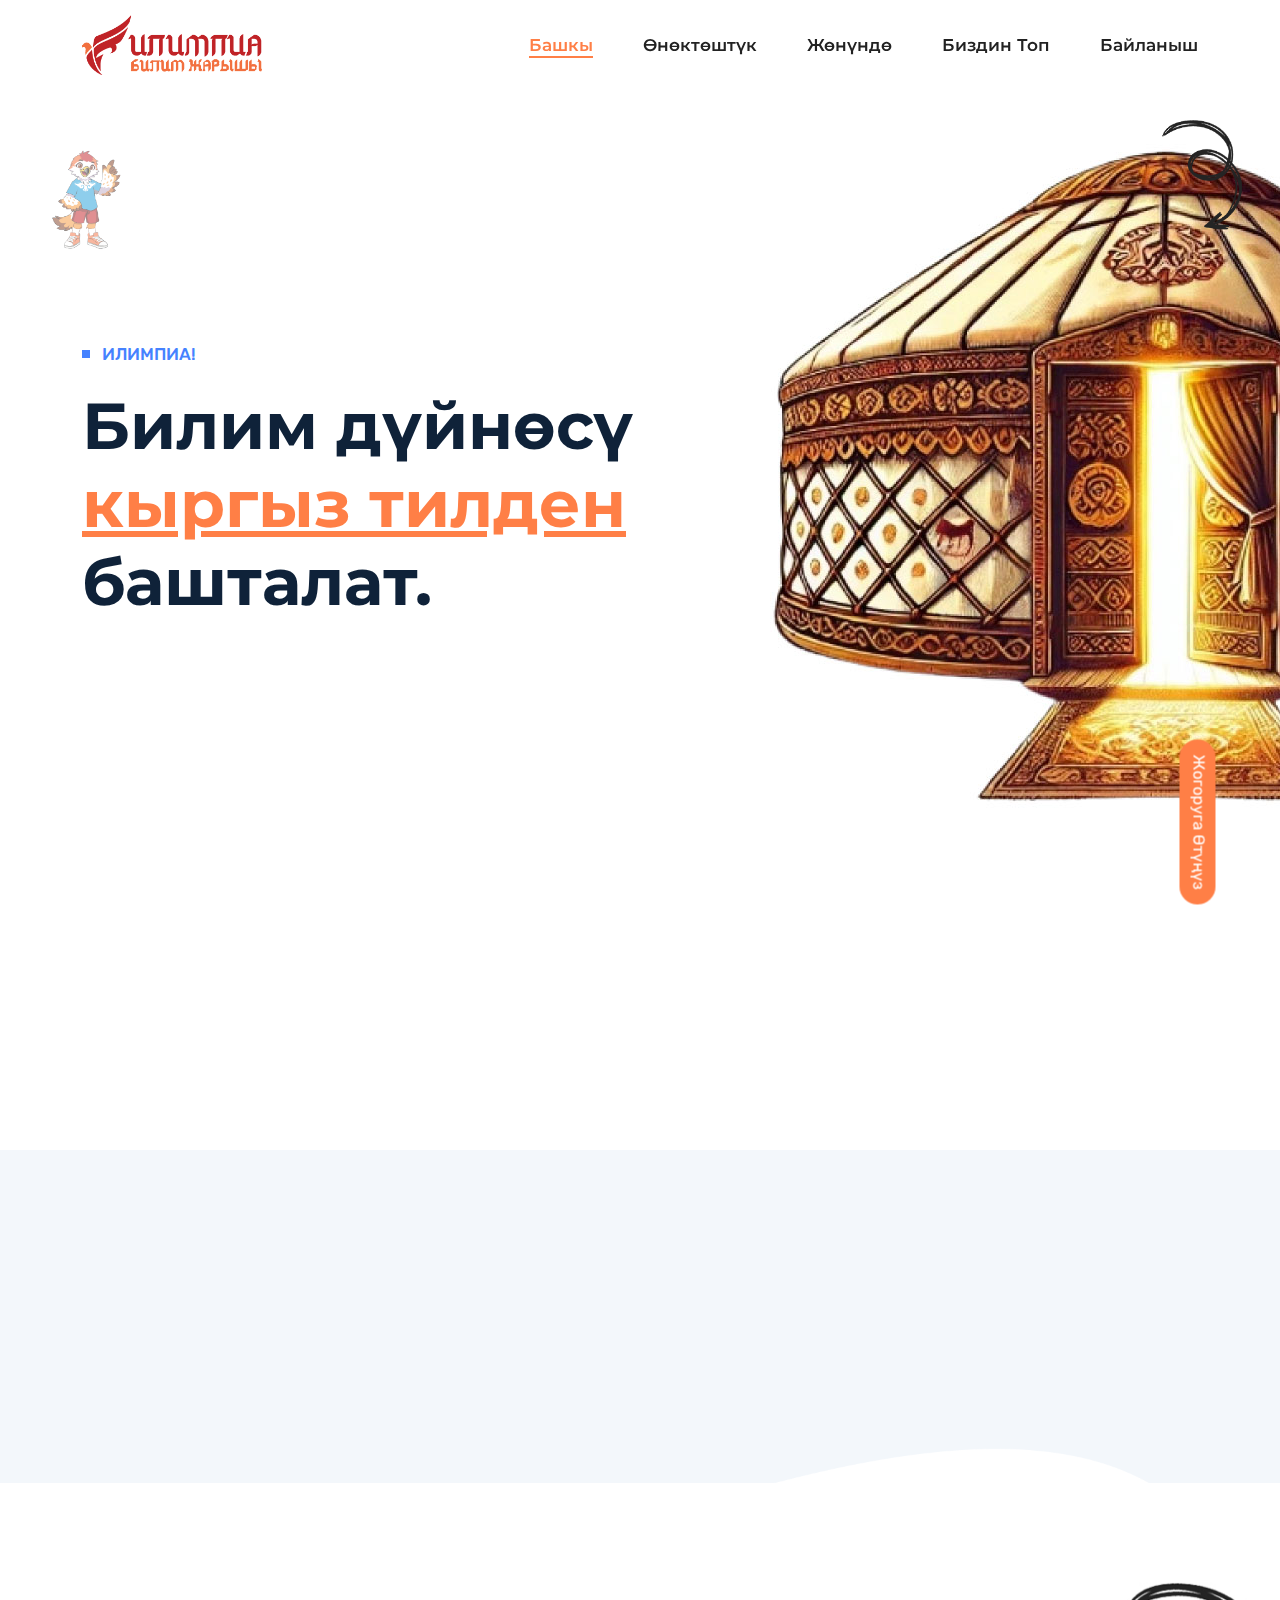
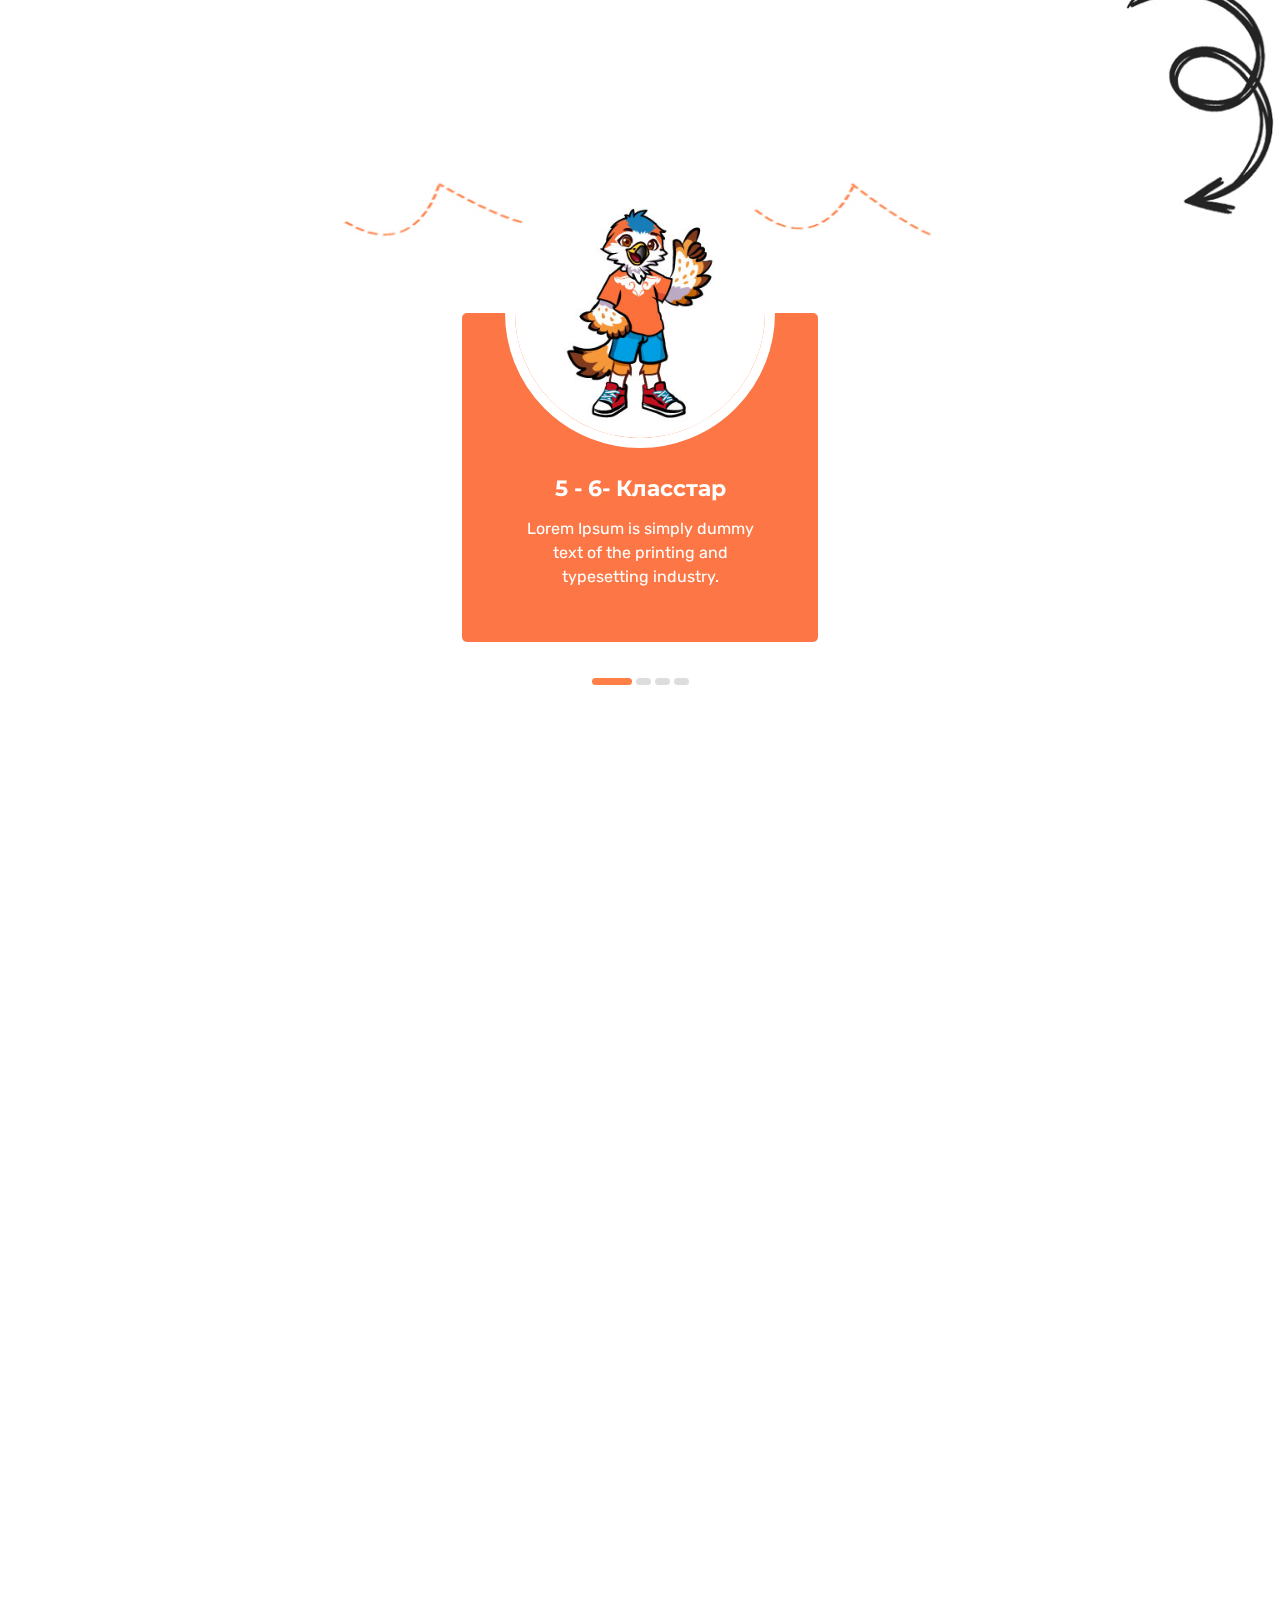
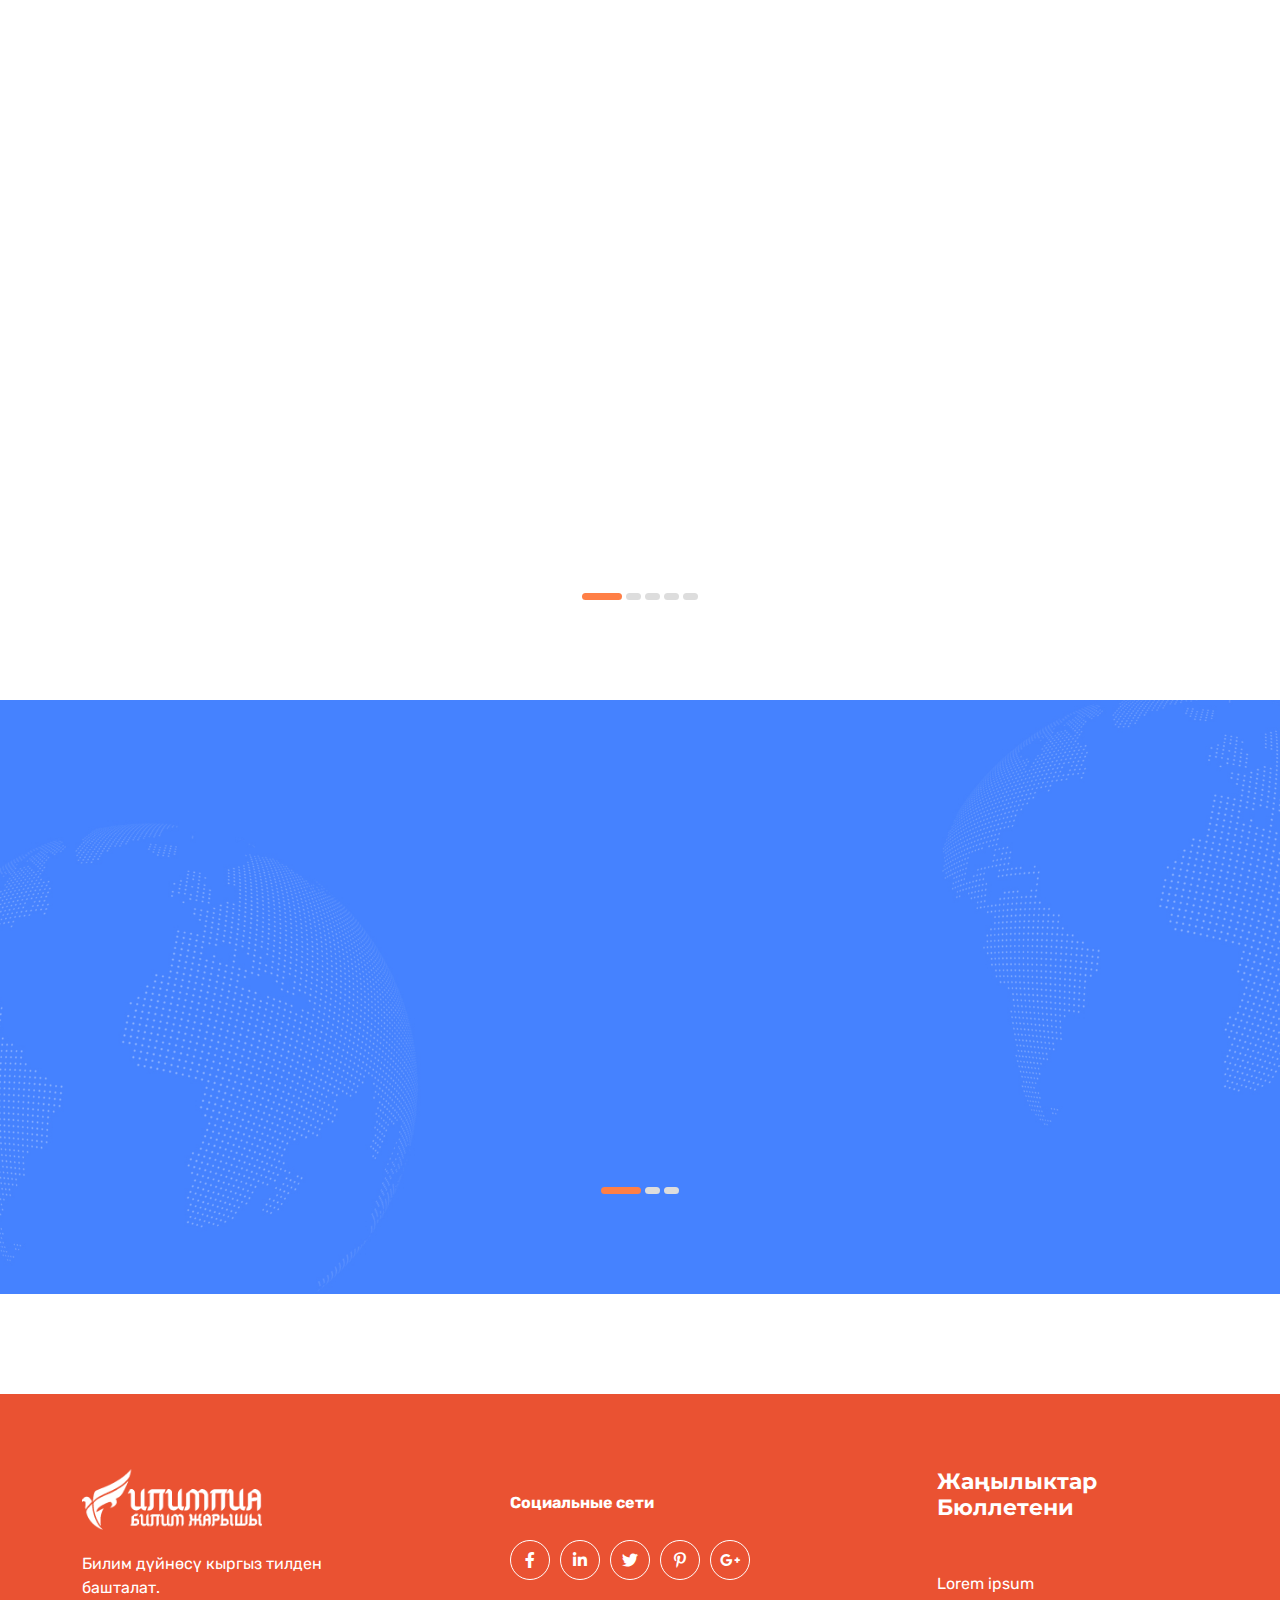
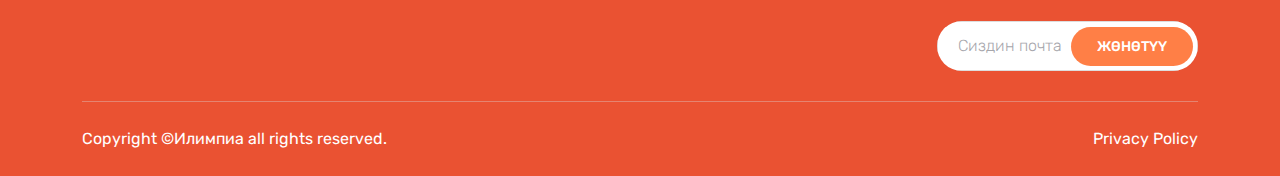
==== index.html @ 170cdae5 "commit 1" ====
<!DOCTYPE html>
<html lang="en">

<head>
    <meta charset="UTF-8">
    <meta name="viewport"
        content="width=device-width, initial-scale=1.0, maximum-scale=1.0, minimum-scale=1.0, user-scalable=no, target-densityDpi=device-dpi" />

    <title>Илимпиа || Билим дүйнөсү кыргыз тилден башталат</title>

    <link rel="icon" type="image/png" href="images/favicon.png">
    <link rel="stylesheet" href="css/all.min.css">
    <link rel="stylesheet" href="css/bootstrap.min.css">
    <link rel="stylesheet" href="css/venobox.min.css">
    <link rel="stylesheet" href="css/animated_barfiller.css"> 
    <link rel="stylesheet" href="css/slick.css">
    <link rel="stylesheet" href="css/animate.css">
    <link rel="stylesheet" href="css/nice-select.css">

    <link rel="stylesheet" href="css/spacing.css">
    <link rel="stylesheet" href="css/style.css">
    <link rel="stylesheet" href="css/responsive.css">
</head>

<body>

    <!--=================================
        MAIN MENU START
    ==================================-->
    <nav class="navbar navbar-expand-lg main_menu">
        <div class="container">
            <a class="navbar-brand" href="index.html">
                <img src="images/logo.png" alt="Илимпиа" class="img-fluid w-100">
            </a>
            <button class="navbar-toggler" type="button" data-bs-toggle="collapse" data-bs-target="#navbarNav"
                aria-controls="navbarNav" aria-expanded="false" aria-label="Toggle navigation">
                <i class="far fa-bars menu_icon"></i>
                <i class="far fa-times close_icon"></i>
            </button> 
            <div class="collapse navbar-collapse" id="navbarNav">
                <ul class="navbar-nav ms-auto">
                    <li class="nav-item">
                        <a class="nav-link active" href="index.html">Башкы</a>
                    </li>
                    <li class="nav-item">
                        <a class="nav-link" href="partnership.html">Өнөктөштүк</a>
                    </li>
                    <li class="nav-item">
                        <a class="nav-link" href="about_us.html">Жөнүндө</a>
                    </li>
                    <li class="nav-item">
                        <a class="nav-link" href="team.html">Биздин топ</i></a>
                    </li>
                    <li class="nav-item">
                        <a class="nav-link" href="contact.html">Байланыш</a>
                    </li>
                </ul>
            </div>
        </div>
    </nav>
    <!--=================================
        MAIN MENU END
    ==================================-->


    <!--=================================
        BANNER START
    ==================================-->
    <section class="tf__banner" style="background: url(images/banner_bg.jpg);">
        <div class="container">
            <div class="row">
                <div class="col-xl-7 col-lg-8">
                    <div class="tf__banner_text wow fadeInUp" data-wow-duration="1.5s">
                        <h5>Илимпиа!</h5>
                        <h1>Билим дүйнөсү <span>кыргыз тилден</span> башталат.</h1>
                        <!--============
                        Video 
                        ============-->

                        <!--
                        <ul class="d-flex flex-wrap align-items-center">
                            <li>
                                <a class="venobox play_btn" data-autoplay="true" data-vbtype="video"
                                    href="https://youtu.be/xsnCYCEbdr4">
                                    <i class="fas fa-play"></i>
                                </a>
                            </li>
                        </ul>
                        -->

                    </div>
                </div>
            </div>
        </div>
    </section>
    <!--=================================
        BANNER END
    ==================================-->

    <!--=================================
         START
    ==================================-->


    <section class="tf__about mt_250 xs_mt_195" style="background: url(images/about_bg.png);">
        <div class="container">
            <div class="tf__about_top wow fadeInUp" data-wow-duration="1.5s"
                style="background: url(images/about_top_bg.jpg);">
                <div class="row">
                    <div class="col-xl-5 col-lg-5">
                        <div class="tf__about_top_img">
                            <img src="images/about_top_img.jpg" alt="about" class="img-fluid w-100">
                        </div>
                    </div>
                    <div class="col-xl-7 col-lg-7">
                        <div class="tf__about_top_text">
                            <div class="tf__about_top_text_center">
                                <h4>Кыргызстан жаштарынын жөндөмдөрүн өнүктүрүү үчүн шыктандыруучу платформа!</h4>
                                <p><b>“Илимпиа”</b> кыргыз тилинде өтө турган билим жарышы - бул ар кандай курактагы окуучулар 
                                    арасында 
                                    кыргыз тилин жана маданиятын жайылтууга багытталган өзгөчө билим берүү 
                                    демилгеси. Ошондой эле, окуучулардын ой жүгүртүүсүн жана окуп түшүнүүсүн баалоого 
                                    негизделген комплекстүү сынак болуп саналат.</p>
                            </div>
                            
                        </div>
                    </div>
                </div>
            </div>
        </div>
    </section>

    <!--=================================
        END
    ==================================-->

     <!--=================================
        класстар START
    ==================================-->
    <section class="tf__work pt_95" style="background: url(images/work_bg.jpg);">
        <div class="container">
            <div class="row">
                <div class="col-xl-6 col-md-8 col-lg-6 m-auto wow fadeInUp" data-wow-duration="1.5s">
                    <div class="tf__heading_area mb_35 md_margin">
                        <h5>ИЛИМПИА</h5>
                        <h4>Бул олимпиада эки негизги бөлүктөн турат: Биринчиси, онлайн айлампа жана экинчи 
                            бөлүгү финалдык тур. Ал эми окуучулар төрт түрдүү категорияларда таймашат:</h4>
                    </div>
                </div>
            </div>
            <div class="row work_slider">
                <div class="col-xl-4">
                    <div class="tf__work_single orange">
                        <div class="tf__work_single_img">
                            <img src="images/work_img_2.jpg" alt="work" class="img-fluid w-100">
                        </div>
                        <div class="tf__work_single_text">
                            <h3>5 - 6- класстар</h3>
                            <p>Lorem Ipsum is simply dummy text of the printing and typesetting industry.</p>
                            
                        </div>
                    </div>
                </div>
                <div class="col-xl-4 wow fadeInUp" data-wow-duration="1.5s">
                    <div class="tf__work_single blue">
                        <div class="tf__work_single_img">
                            <img src="images/work_img_3.jpg" alt="work" class="img-fluid w-100">
                        </div>
                        <div class="tf__work_single_text">
                            <h3>7 - 8- класстар</h3>
                            <p>Lorem Ipsum is simply dummy text of the printing and typesetting industry.</p>
                            
                        </div>
                    </div>
                </div>
                <div class="col-xl-4 wow fadeInUp" data-wow-duration="1.5s">
                    <div class="tf__work_single orange">
                        <div class="tf__work_single_img">
                            <img src="images/work_img_4.jpg" alt="work" class="img-fluid w-100">
                        </div>
                        <div class="tf__work_single_text">
                            <h3>9 - 10- класстар</h3>
                            <p>Lorem Ipsum is simply dummy text of the printing and typesetting industry.</p>
                            
                        </div>
                    </div>
                </div>
                <div class="col-xl-4 wow fadeInUp" data-wow-duration="1.5s">
                    <div class="tf__work_single red">
                        <div class="tf__work_single_img">
                            <img src="images/work_img_1.jpg" alt="work" class="img-fluid w-100">
                        </div>
                        <div class="tf__work_single_text">
                            <h3>3 - 4- класстар</h3>
                            <p>Lorem Ipsum is simply dummy text of the printing and typesetting industry.</p>
                            
                        </div>
                    </div>
                </div>
            </div>
        </div>
    </section>
    <!--=================================
        класстар END
    ==================================-->


    <!--=================================
        БУЛАКТАР START
    ==================================-->
    <section class="tf__categories mt_95">
        <div class="container">
            <div class="row">
                <div class="col-xl-6 col-md-8 col-lg-6 m-auto wow fadeInUp" data-wow-duration="1.5s">
                    <div class="tf__heading_area mb_15">
                        <h5>БУЛАКТАР</h5>
                        <h4>Катышуучулардын жаш курактарына жараша актуалдуу жана кызыктуу китептер, кинолор 
                            жана макалалар берилет. Ошондой эле, кыргыз чөйрөсүнө кеңири тараган көрүнүктүү 
                            инсандар тууралуу алдын ала изилдөөлөрдүү жүргүзүү талап кылынат.</h4>
                    </div>
                </div>
            </div>
            <div class="row">
                <div class="col-xl-4 col-md-6 wow fadeInUp" data-wow-duration="1.5s">
                    <div class="tf__single_category light_blue">
                        <div class="tf__single_category_icon">
                            <i class="fal fa-book"></i>
                        </div>
                        <div class="tf__single_category_text">
                            <h3>Китептер</h3>
                            <p>Lorem Ipsum is simply dummy text of the printing and typesetting industry.</p>
                        </div>
                    </div>
                </div>
                <div class="col-xl-4 col-md-6 wow fadeInUp" data-wow-duration="1.5s">
                    <div class="tf__single_category blue">
                        <div class="tf__single_category_icon">
                            <i class="fal fa-film"></i>
                        </div>
                        <div class="tf__single_category_text">
                            <h3>Филмдер</h3>
                            <p>Lorem Ipsum is simply dummy text of the printing and typesetting industry.</p>
                        </div>
                    </div>
                </div>
                <div class="col-xl-4 col-md-6 wow fadeInUp" data-wow-duration="1.5s">
                    <div class="tf__single_category green">
                        <div class="tf__single_category_icon">
                            <i class="fal fa-video"></i>
                        </div>
                        <div class="tf__single_category_text">
                            <h3>Видеолор</h3>
                            <p>Lorem Ipsum is simply dummy text of the printing and typesetting industry.</p>
                        </div>
                    </div>
                </div>
                <div class="col-xl-4 col-md-6 wow fadeInUp" data-wow-duration="1.5s">
                    <div class="tf__single_category gray">
                        <div class="tf__single_category_icon">
                            <i class="fal fa-newspaper"></i>
                        </div>
                        <div class="tf__single_category_text">
                            <h3>Макалалар</h3>
                            <p>Lorem Ipsum is simply dummy text of the printing and typesetting industry.</p>
                        </div>
                    </div>
                </div>
                <div class="col-xl-4 col-md-6 wow fadeInUp" data-wow-duration="1.5s">
                    <div class="tf__single_category orange">
                        <div class="tf__single_category_icon">
                            <i class="fal fa-user-tie"></i>
                        </div>
                        <div class="tf__single_category_text">
                            <h3>Инсандар</h3>
                            <p>Lorem Ipsum is simply dummy text of the printing and typesetting industry.</p>
                        </div>
                    </div>
                </div>
            </div>
        </div>
    </section>
    <!--=================================
        БУЛАКТАР END
    ==================================-->




    <!--=================================
        EVENT START
    ==================================-->
    <section class="tf__event mt_95">
        <div class="container">
            <div class="row">
                <div class="col-xl-6 col-md-8 col-lg-6 m-auto wow fadeInUp" data-wow-duration="1.5s">
                    <div class="tf__heading_area mb_40">
                        <h5>ОЛИМПИАДАЛЫК ТУРЛАР </h5>
                        <h4>Lorem Ipsum is simply dummy text of the printing and typesetting industry.</h4>
                    </div>
                </div>
            </div>
            <div class="row event_slider">
                <div class="col-xl-4 wow fadeInUp" data-wow-duration="1.5s">
                    <div class="tf__single_event">
                        <div class="tf__single_event_img">
                            <img src="images/event_img_1.jpg" alt="event" class="img-fluid w-100">
                            <a class="event_category blue" href="#">ONLINE</a>
                        </div>
                        <div class="tf__single_event_text">
                            <ul>
                                <li><i class="far fa-map-marker-alt"></i> Bishkek,Kyrgyzstan</li>
                                <li><i class="far fa-clock"></i> 08.00 am - 10.00 am</li>
                            </ul>
                            <a class="title" href="#">Онлайн Тур:</a>
                            <p>Кыргызстандын бардык аймактарынан студенттер белгиленген тема, адам, фильм жана китеп боюнча онлайн суроолорго жооп беришет.</p>
                            <div class="tf__single_event_footer">
                                <span >Register Now</span>
                            </div>
                        </div>
                    </div>
                </div>
                <div class="col-xl-4 wow fadeInUp" data-wow-duration="1.5s">
                    <div class="tf__single_event">
                        <div class="tf__single_event_img">
                            <img src="images/event_img_2.jpg" alt="event" class="img-fluid w-100">
                            <a class="event_category orange" href="#">Кыргызстан</a>
                        </div>
                        <div class="tf__single_event_text">
                            <ul>
                                <li><i class="far fa-map-marker-alt"></i> Bishkek,Kyrgyzstan</li>
                                <li><i class="far fa-clock"></i> 08.00 am - 10.00 am</li>
                            </ul>
                            <a class="title" href="#">Кыргызстан Туру:</a>
                            <p>Онлайн турдан жакшы орун алган с т удент тер менен Бишкекте таймашуу.</p>
                            <div class="tf__single_event_footer">
                                <span>Register Now</span>
                            </div>
                        </div>
                    </div>
                </div>
                <div class="col-xl-4 wow fadeInUp" data-wow-duration="1.5s">
                    <div class="tf__single_event">
                        <div class="tf__single_event_img">
                            <img src="images/event_img_3.jpg" alt="event" class="img-fluid w-100">
                            <a class="event_category green" href="#">Регионалдык</a>
                        </div>
                        <div class="tf__single_event_text">
                            <ul>
                                <li><i class="far fa-map-marker-alt"></i> Bishkek,Kyrgyzstan</li>
                                <li><i class="far fa-clock"></i> 08.00 am - 10.00 am</li>
                            </ul>
                            <a class="title" href="#">Регионалдык Тур:</a>
                            <p>Кийинчерээк пландалууда</p>
                            <div class="tf__single_event_footer">
                                <span>Register Now</span>
                            </div>
                        </div>
                    </div>
                </div>
                <div class="col-xl-4 wow fadeInUp" data-wow-duration="1.5s">
                    <div class="tf__single_event">
                        <div class="tf__single_event_img">
                            <img src="images/event_img_4.jpg" alt="event" class="img-fluid w-100">
                            <a class="event_category red" href="#">Дубай</a>
                        </div>
                        <div class="tf__single_event_text">
                            <ul>
                                <li><i class="far fa-map-marker-alt"></i>Bishkek,Kyrgyzstan</li>
                                <li><i class="far fa-clock"></i> 08.00 am - 10.00 am</li>
                            </ul>
                            <a class="title" href="#">Дубай Туру:</a>
                            <p>Кийинчерээк пландалууда</p>
                            <div class="tf__single_event_footer">
                                <span>Register Now</span>
                            </div>
                        </div>
                    </div>
                </div>
                
                <div class="col-xl-4 wow fadeInUp" data-wow-duration="1.5s">
                    <div class="tf__single_event">
                        <div class="tf__single_event_img">
                            <img src="images/event_img_5.jpg" alt="event" class="img-fluid w-100">
                            <a class="event_category orange" href="#">Глобалдык</a>
                        </div>
                        <div class="tf__single_event_text">
                            <ul>
                                <li><i class="far fa-map-marker-alt"></i> Bishkek,Kyrgyzstan</li>
                                <li><i class="far fa-clock"></i> 08.00 am - 10.00 am</li>
                            </ul>
                            <a class="title" href="#">Глобалдык Тур:</a>
                            <p>Кийинчерээк пландалууда</p>
                            <div class="tf__single_event_footer">
                                <span>Register Now</span>
                            </div>
                        </div>
                    </div>
                </div>
            </div>
        </div>
    </section>
    <!--=================================
        EVENT END
    ==================================-->


    <!--=================================
        FAQ START
    ==================================-->
    <!--
    
    <section class="tf__faq mt_100 pt_95 xs_pt_100 pb_100" style="background: url(images/faq_bg.png);">
        <div class="container">
            <div class="row">
                <div class="col-xl-6 col-lg-6 wow fadeInLeft" data-wow-duration="1.5s">
                    <div class="tf__faq_img">
                        <img src="images/faq_img.jpg" alt="faqs" class="img-fluid w-100">
                    </div>
                </div>
                <div class="col-xl-6 col-lg-6 wow fadeInRight" data-wow-duration="1.5s">
                    <div class="tf__faq_text">
                        <div class="tf__heading_area tf__heading_area_left mb_25">
                            <h5>OUR EDUCATION Faq</h5>
                            <h2>District is Made of about Students Childhood.</h2>
                        </div>
                        <p class="description">Business tailored it design, management & support services
                            business agency elit, sed do eiusmod tempor. </p>
                        <div class="tf__faq_accordion">
                            <div class="accordion" id="accordionExample">
                                <div class="accordion-item orange">
                                    <h2 class="accordion-header" id="headingOne">
                                        <button class="accordion-button" type="button" data-bs-toggle="collapse"
                                            data-bs-target="#collapseOne" aria-expanded="true"
                                            aria-controls="collapseOne">
                                            Maecenas facilisis erat id odio
                                        </button>
                                    </h2>
                                    <div id="collapseOne" class="accordion-collapse collapse show"
                                        aria-labelledby="headingOne" data-bs-parent="#accordionExample">
                                        <div class="accordion-body">
                                            <p>There are many variations of passages of is psum available, but the
                                                majority have suffered alteration in some we form, by injected humour.
                                                but the majority have suffered alteration.</p>
                                        </div>
                                    </div>
                                </div>
                                <div class="accordion-item green">
                                    <h2 class="accordion-header" id="headingTwo">
                                        <button class="accordion-button collapsed" type="button"
                                            data-bs-toggle="collapse" data-bs-target="#collapseTwo"
                                            aria-expanded="false" aria-controls="collapseTwo">
                                            Phasellus et vehicula nulla
                                        </button>
                                    </h2>
                                    <div id="collapseTwo" class="accordion-collapse collapse"
                                        aria-labelledby="headingTwo" data-bs-parent="#accordionExample">
                                        <div class="accordion-body">
                                            <p>There are many variations of passages of is psum available, but the
                                                majority have suffered alteration in some we form, by injected humour.
                                                but the majority have suffered alteration.</p>
                                        </div>
                                    </div>
                                </div>
                                <div class="accordion-item red">
                                    <h2 class="accordion-header" id="headingThree">
                                        <button class="accordion-button collapsed" type="button"
                                            data-bs-toggle="collapse" data-bs-target="#collapseThree"
                                            aria-expanded="false" aria-controls="collapseThree">
                                            Maecenas malesuada
                                        </button>
                                    </h2>
                                    <div id="collapseThree" class="accordion-collapse collapse"
                                        aria-labelledby="headingThree" data-bs-parent="#accordionExample">
                                        <div class="accordion-body">
                                            <p>There are many variations of passages of is psum available, but the
                                                majority have suffered alteration in some we form, by injected humour.
                                                but the majority have suffered alteration.</p>
                                        </div>
                                    </div>
                                </div>
                                <div class="accordion-item blue">
                                    <h2 class="accordion-header" id="headingThree1">
                                        <button class="accordion-button collapsed" type="button"
                                            data-bs-toggle="collapse" data-bs-target="#collapseThree1"
                                            aria-expanded="false" aria-controls="collapseThree1">
                                            Why you join our team
                                        </button>
                                    </h2>
                                    <div id="collapseThree1" class="accordion-collapse collapse"
                                        aria-labelledby="headingThree1" data-bs-parent="#accordionExample">
                                        <div class="accordion-body">
                                            <p>There are many variations of passages of is psum available, but the
                                                majority have suffered alteration in some we form, by injected humour.
                                                but the majority have suffered alteration.</p>
                                        </div>
                                    </div>
                                </div>
                            </div>
                        </div>
                    </div>
                </div>
            </div>
        </div>
    </section>
    -->

    <!--=================================
        FAQ END
    ==================================-->


    <!--=================================
        Education START
    ==================================-->
    <section class="tf___testimonial mt_100 pt_95 pb_100" style="background: url(images/testimonial_bg.jpg);">
        <div class="container">
            <div class="row testimonial_slider">
                <div class="col-xl-6 wow fadeInUp" data-wow-duration="1.5s">
                    <div class="tf__single_testimonial">
                        <div class="icon">
                            <i class="fas fa-university"></i>
                        </div>
                        <p class="description"> Lorem Ipsum available</p>
                        <div class="img">
                            <img src="images/client_img_1.png" alt="client" class="img-f;uid w-100">
                        </div>
                        <h3 class="title">University .... </h3>
                    
                        <p class="rating">
                            <i class="fas fa-star fill"></i>
                            <i class="fas fa-star fill"></i>
                            <i class="fas fa-star fill"></i>
                            <i class="fas fa-star fill"></i>
                            <i class="fas fa-star fill"></i>
                        </p>
                    </div>
                </div>
                <div class="col-xl-6 wow fadeInUp" data-wow-duration="1.5s">
                    <div class="tf__single_testimonial">
                        <div class="icon">
                            <i class="fas fa-school"></i>
                        </div>
                        <p class="description">Lorem Ipsum available</p>
                        <div class="img">
                            <img src="images/client_img_2.png" alt="client" class="img-f;uid w-100">
                        </div>
                        <h3 class="title">Minister of ...</h3>
                        
                        <p class="rating">
                            <i class="fas fa-star fill"></i>
                            <i class="fas fa-star fill"></i>
                            <i class="fas fa-star fill"></i>
                            <i class="fas fa-star fill"></i>
                            <i class="fas fa-star fill"></i>
                        </p>
                    </div>
                </div>
                <div class="col-xl-6 wow fadeInUp" data-wow-duration="1.5s">
                    <div class="tf__single_testimonial">
                        <div class="icon">
                            <i class="fas fa-graduation-cap"></i>
                        </div>
                        <p class="description">Lorem Ipsum available</p>
                        <div class="img">
                            <img src="images/client_img_3.png" alt="client" class="img-f;uid w-100">
                        </div>
                        <h3 class="title">University</h3>
                        
                        <p class="rating">
                            <i class="fas fa-star fill"></i>
                            <i class="fas fa-star fill"></i>
                            <i class="fas fa-star fill"></i>
                            <i class="fas fa-star fill"></i>
                            <i class="fas fa-star fill"></i>
                        </p>
                    </div>
                </div>
            </div>
        </div>
    </section>
    <!--=================================
         Education  END
    ==================================-->



    <!--=================================
        VIDEO START
    ==================================-->
    <!-- 
    <section class="tf__video mt_100" style="background: url(images/video_bg.jpg);">
        <div class="tf__video_overlay pt_100 pb_100">
            <div class="container">
                <div class="row">
                    <div class="col-xl-6 m-auto wow fadeInUp" data-wow-duration="1.5s">
                        <div class="tf__video_text">
                            <a class="venobox play_btn" data-autoplay="true" data-vbtype="video"
                                href="https://youtu.be/xsnCYCEbdr4">
                                <i class="fas fa-play"></i>
                            </a>
                            <h4>Let’s best Something Agency</h4>
                            <p>There are many variations of passages of agency
                                Lorem Ipsum Fasts injecte.</p>
                            <a class="common_btn" href="#">Apply Now</a>
                        </div>
                    </div>
                </div>
            </div>
        </div>
    </section>
    -->

    <!--=================================
        VIDEO END
    ==================================-->


    <!--=================================
        News START
    ==================================-->
    <!--
    
    <section class="tf__blog mt_95">
        <div class="container">
            <div class="row">
                <div class="col-xl-6 col-lg-6 m-auto wow fadeInUp" data-wow-duration="1.5s">
                    <div class="tf__heading_area mb_15">
                        <h5>LATEST NEWS & BLOG</h5>
                        <h2>Our latest Blog And News.</h2>
                    </div>
                </div>
            </div>
            <div class="row blog_slider">
                <div class="col-xl-4 wow fadeInUp" data-wow-duration="1.5s">
                    <div class="tf__single_blog">
                        <a class="tf__single_blog_img" href="#">
                            <img src="images/blog_1.jpg" alt="blog" class="img-fluid w-100">
                        </a>
                        <div class="tf__single_blog_text">
                            <a class="category light_blue" href="#">design</a>
                            <a class="title" href="#">Learn with these award winning best
                                blog collage courses</a>
                            <p>We can provide you with a reliable hand
                                in London you need to the today.</p>
                            <a class="read_btn" href="#">Read More <i class="fas fa-chevron-circle-right"></i></a>
                        </div>
                    </div>
                </div>
                <div class="col-xl-4 wow fadeInUp" data-wow-duration="1.5s">
                    <div class="tf__single_blog">
                        <a class="tf__single_blog_img" href="#">
                            <img src="images/blog_2.jpg" alt="blog" class="img-fluid w-100">
                        </a>
                        <div class="tf__single_blog_text">
                            <a class="category orange" href="#">wordpress</a>
                            <a class="title" href="#">Learn with these award winning best
                                blog collage courses</a>
                            <p>We can provide you with a reliable hand
                                in London you need to the today.</p>
                            <a class="read_btn" href="#">Read More <i class="fas fa-chevron-circle-right"></i></a>
                        </div>
                    </div>
                </div>
                <div class="col-xl-4 wow fadeInUp" data-wow-duration="1.5s">
                    <div class="tf__single_blog">
                        <a class="tf__single_blog_img" href="#">
                            <img src="images/blog_3.jpg" alt="blog" class="img-fluid w-100">
                        </a>
                        <div class="tf__single_blog_text">
                            <a class="category green" href="#">english</a>
                            <a class="title" href="#">Learn with these award winning best
                                blog collage courses</a>
                            <p>We can provide you with a reliable hand
                                in London you need to the today.</p>
                            <a class="read_btn" href="#">Read More <i class="fas fa-chevron-circle-right"></i></a>
                        </div>
                    </div>
                </div>
                <div class="col-xl-4 wow fadeInUp" data-wow-duration="1.5s">
                    <div class="tf__single_blog">
                        <a class="tf__single_blog_img" href="#">
                            <img src="images/blog_4.jpg" alt="blog" class="img-fluid w-100">
                        </a>
                        <div class="tf__single_blog_text">
                            <a class="category red" href="#">UI/UX</a>
                            <a class="title" href="#">Learn with these award winning best
                                blog collage courses</a>
                            <p>We can provide you with a reliable hand
                                in London you need to the today.</p>
                            <a class="read_btn" href="#">Read More <i class="fas fa-chevron-circle-right"></i></a>
                        </div>
                    </div>
                </div>
            </div>
        </div>
    </section>
    -->
    <!--=================================
        News END
    ==================================-->


    <!--=================================
        FOOTER START
    ==================================-->
    <footer class="tf__footer mt_100" style="background: url(images/footer_bg.jpg);">
        <div class="tf__footer_overlay pt_75">
            <div class="container">
                <div class="row justify-content-between">
                    <div class="col-xl-3 col-sm-10 col-md-7 col-lg-6">
                        <div class="tf__footer_logo_area">
                            <a class="footer_logo" href="index.html">
                                <img src="images/footer_logo.png" alt="Илимпиа" class="img-fluid w-100">
                            </a>
                            <p>Билим дүйнөсү кыргыз тилден башталат.</p>
                        </div>
                    </div>
                    
                    <div class="col-xl-3 col-sm-10 col-md-7 col-lg-6">
                        <div class="tf__footer_logo_area">
                            <p> <b>Социальные сети</b></p>
                            <ul class="d-flex flex-wrap">
                                <li><a href="#"><i class="fab fa-facebook-f"></i></a></li>
                                <li><a href="#"><i class="fab fa-linkedin-in"></i></a></li>
                                <li><a href="#"><i class="fab fa-twitter"></i></a></li>
                                <li><a href="#"><i class="fab fa-pinterest-p"></i></a></li>
                                <li><a href="#"><i class="fab fa-google-plus-g"></i></a></li>
                            </ul>
                        </div>
                    </div>
                    <div class="col-xl-3 col-sm-10 col-md-5 col-lg-4 col-lg-5">
                        <div class="tf__footer_content xs_mt_45">
                            <h3>Жаңылыктар бюллетени</h3>
                            <p>Lorem ipsum </p>
                            <form>
                                <input type="text" placeholder="Сиздин почта">
                                <button>Жөнөтүү</button>
                            </form>
                        </div>
                    </div>
                </div>
                <div class="row">
                    <div class="col-12">
                        <div class="tf__copyright">
                            <p>Copyright ©Илимпиа all rights reserved.</p>
                            <ul class="d-flex flex-wrap">
                                <li><a href="#">Privacy policy</a></li>
                            </ul>
                        </div>
                    </div>
                </div>
            </div>
        </div>
    </footer>
    <!--=================================
        FOOTER END
    ==================================-->


    <!--=============================
        SCROLL BUTTON START
    ==============================-->
    <div class="tf__scroll_btn"> Жогоруга өтүңүз </div>
    <!--=============================
        SCROLL BUTTON END 
    ==============================-->


    <!--jquery library js-->
    <script src="js/jquery-3.6.3.min.js"></script>
    <!--bootstrap js-->
    <script src="js/bootstrap.bundle.min.js"></script>
    <!--font-awesome js-->
    <script src="js/Font-Awesome.js"></script>
    <!--venobox js-->
    <script src="js/venobox.min.js"></script>
    <!--slick slider js-->
    <script src="js/slick.min.js"></script>
    <!--wow js-->
    <script src="js/wow.min.js"></script>
    <!--counterup js-->
    <script src="js/jquery.waypoints.min.js"></script>
    <script src="js/jquery.countup.min.js"></script>
    <!--animated barfiller js-->
    <script src="js/animated_barfiller.js"></script>
    <!--sticky sidebar js-->
    <script src="js/sticky_sidebar.js"></script>
    <!--nice select js-->
    <script src="js/jquery.nice-select.min.js"></script>

    <!--main/custom js-->
    <script src="js/main.js"></script>

</body>

</html>
---- css/animated_barfiller.css ----
.barfiller {
  width: 100%;
  height: 15px;
  background: var(--colorWhite);
  border: 1px solid #00306e;
  position: relative;
  margin-bottom: 28px;
  border-radius: 30px;
  padding: 2px;
}

.barfiller .fill {
  display: block;
  position: relative;
  width: 0px;
  height: 100%;
  background: #00306e !important;
  z-index: 1;
  border-radius: 30px;
}

.barfiller .tipWrap {
  display: none;
}

.barfiller .tip {
  padding: 2px 4px;
  font-size: 16px;
  left: auto !important;
  right: 0;
  top: -30px;
  position: absolute;
  z-index: 2;
  color: #333;
  font-family: var(--paraFont);
  font-weight: 500;
}
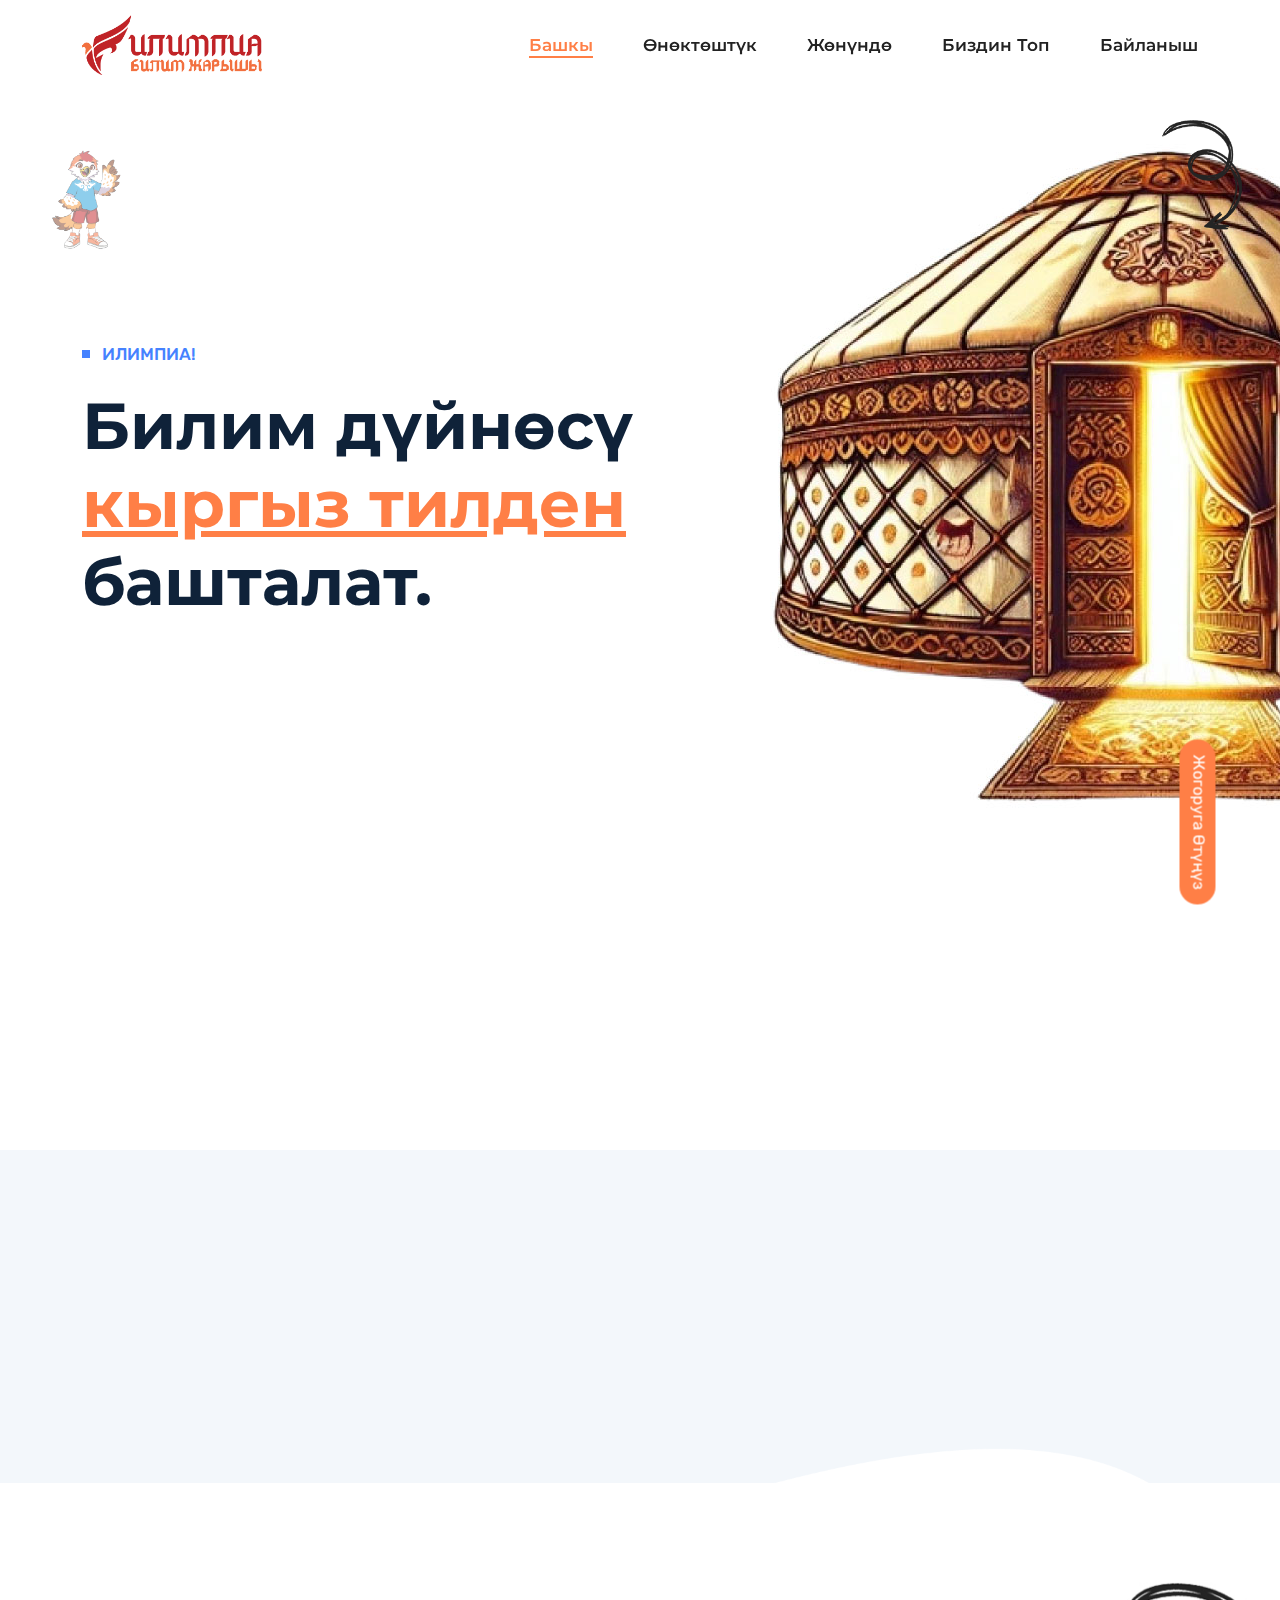
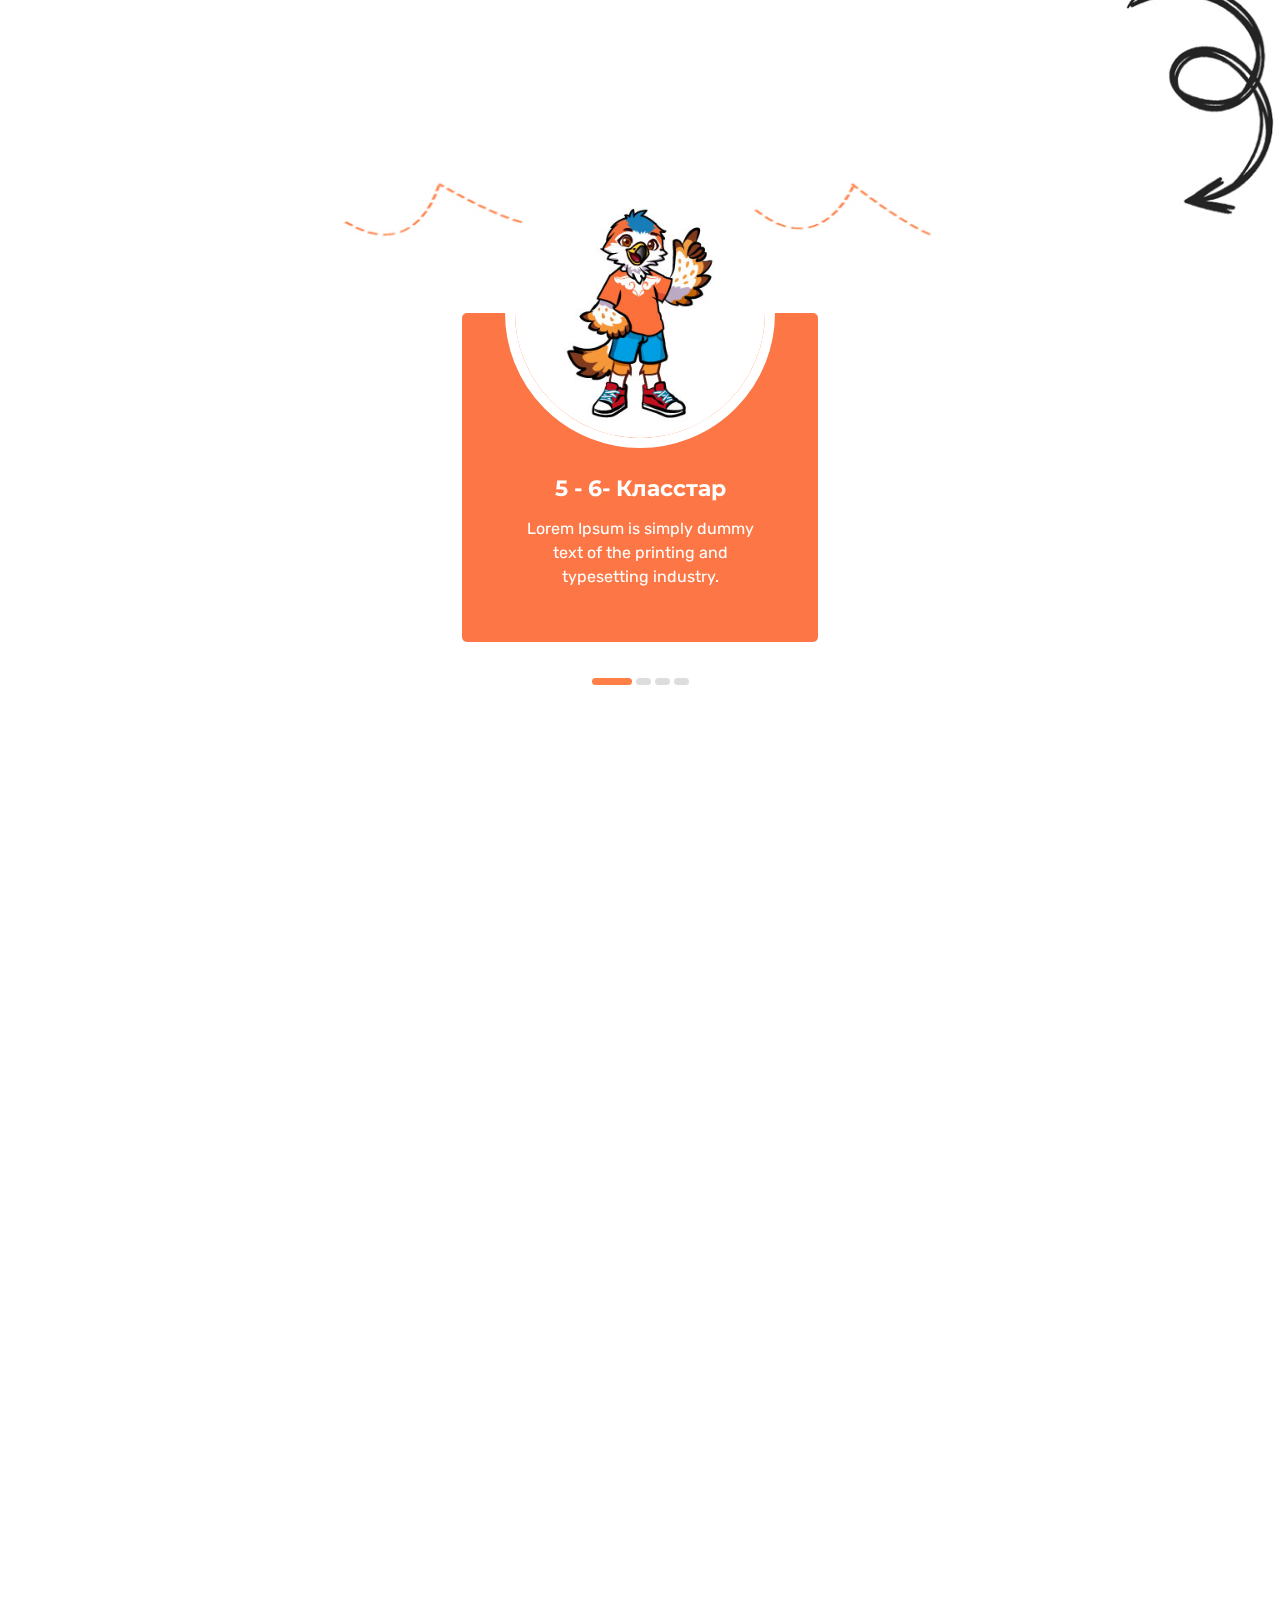
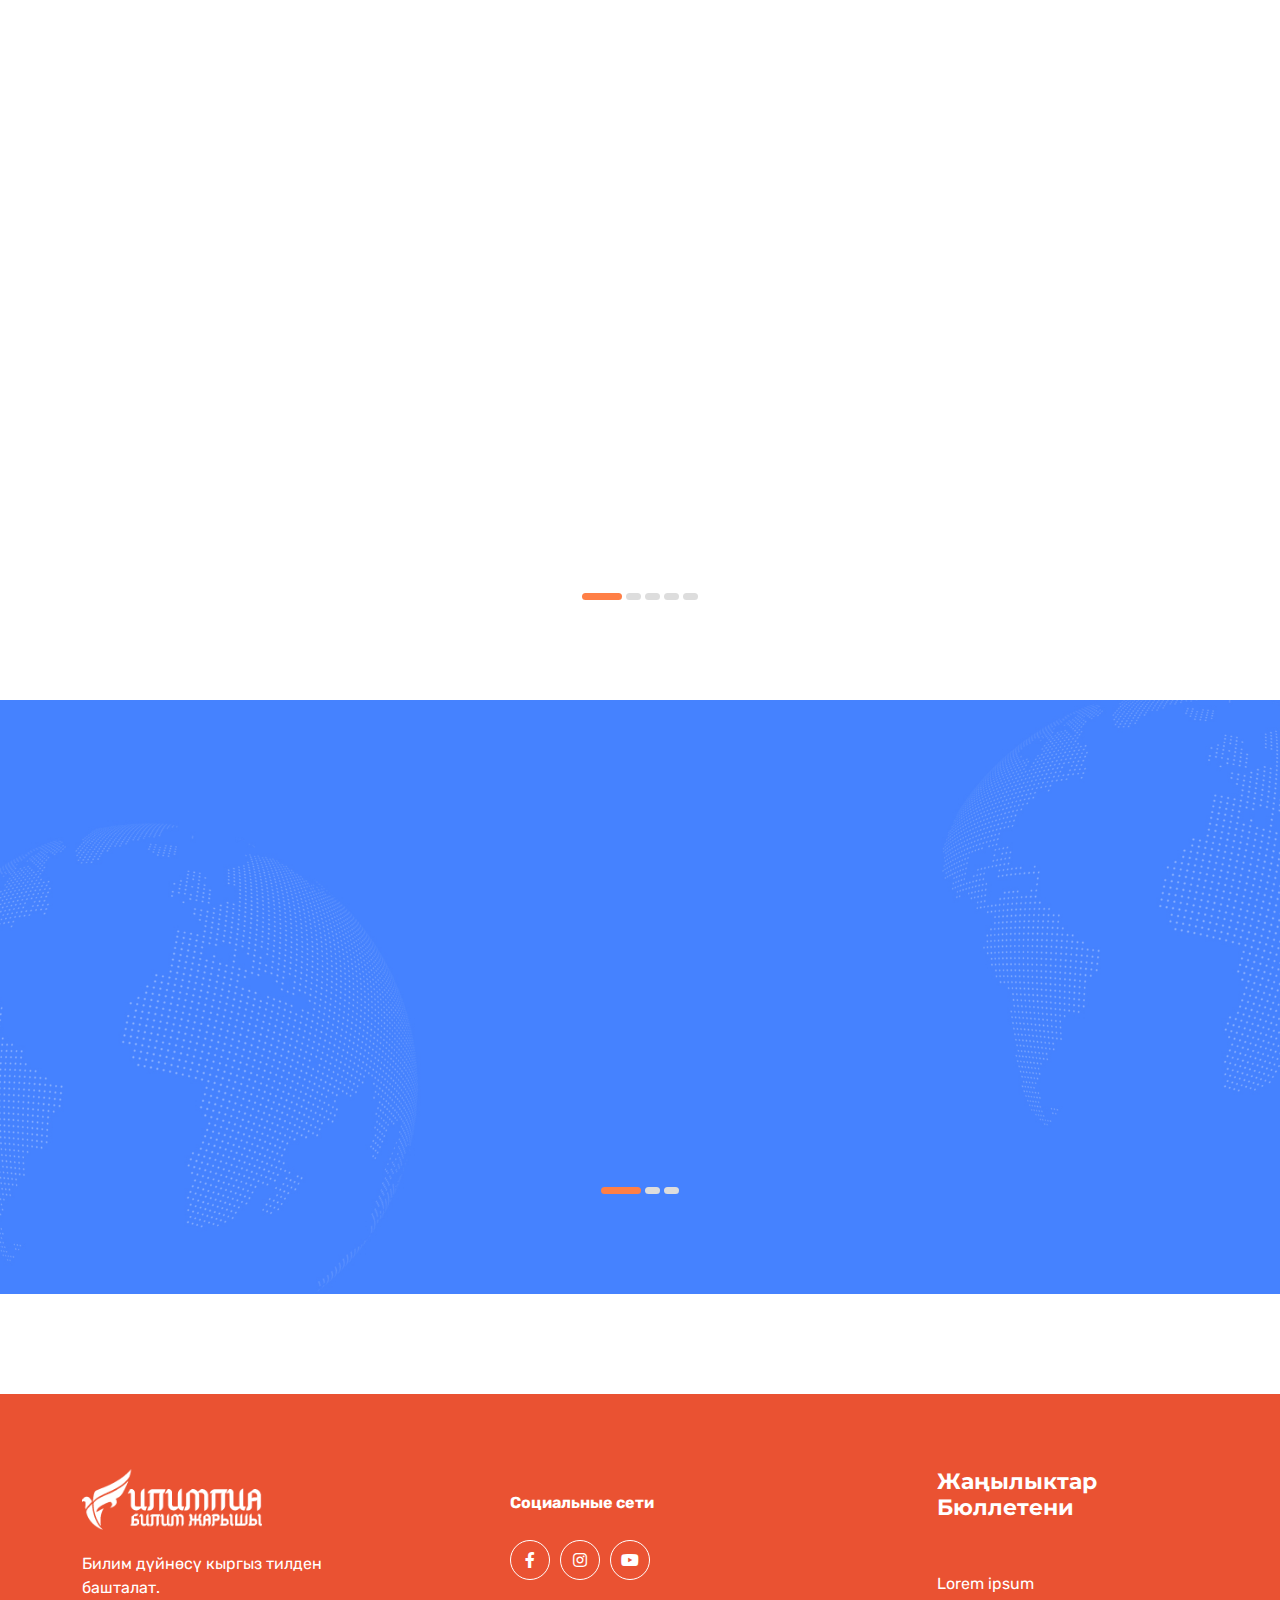
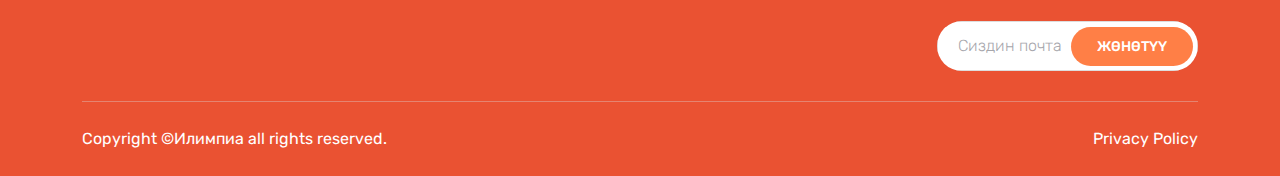
==== commit 3f269827: "Yeni güncellemeler" ====
--- a/index.html
+++ b/index.html
@@ -721,10 +721,8 @@
                             <p> <b>Социальные сети</b></p>
                             <ul class="d-flex flex-wrap">
                                 <li><a href="#"><i class="fab fa-facebook-f"></i></a></li>
-                                <li><a href="#"><i class="fab fa-linkedin-in"></i></a></li>
-                                <li><a href="#"><i class="fab fa-twitter"></i></a></li>
-                                <li><a href="#"><i class="fab fa-pinterest-p"></i></a></li>
-                                <li><a href="#"><i class="fab fa-google-plus-g"></i></a></li>
+                                <li><a href="#"><i class="fab fa-instagram"></i></a></li>
+                                <li><a href="#"><i class="fab fa-youtube"></i></a></li>
                             </ul>
                         </div>
                     </div>
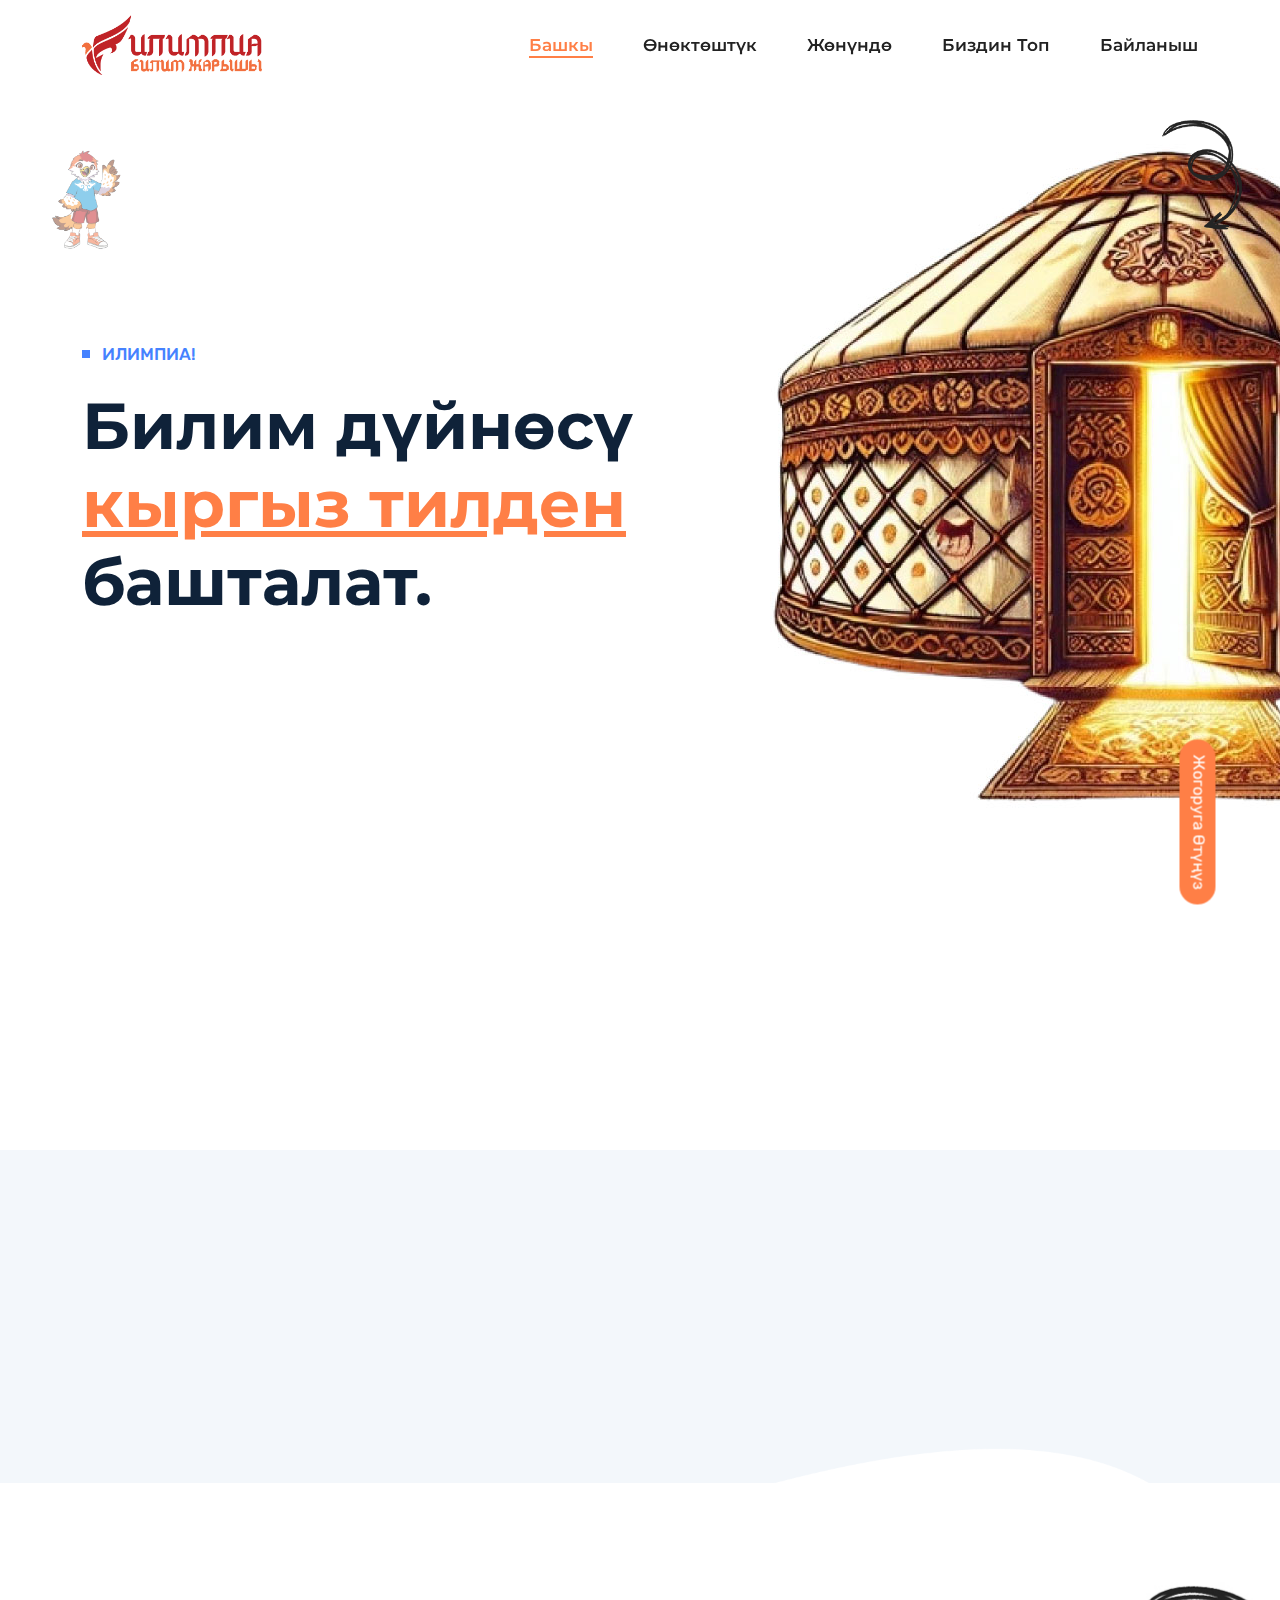
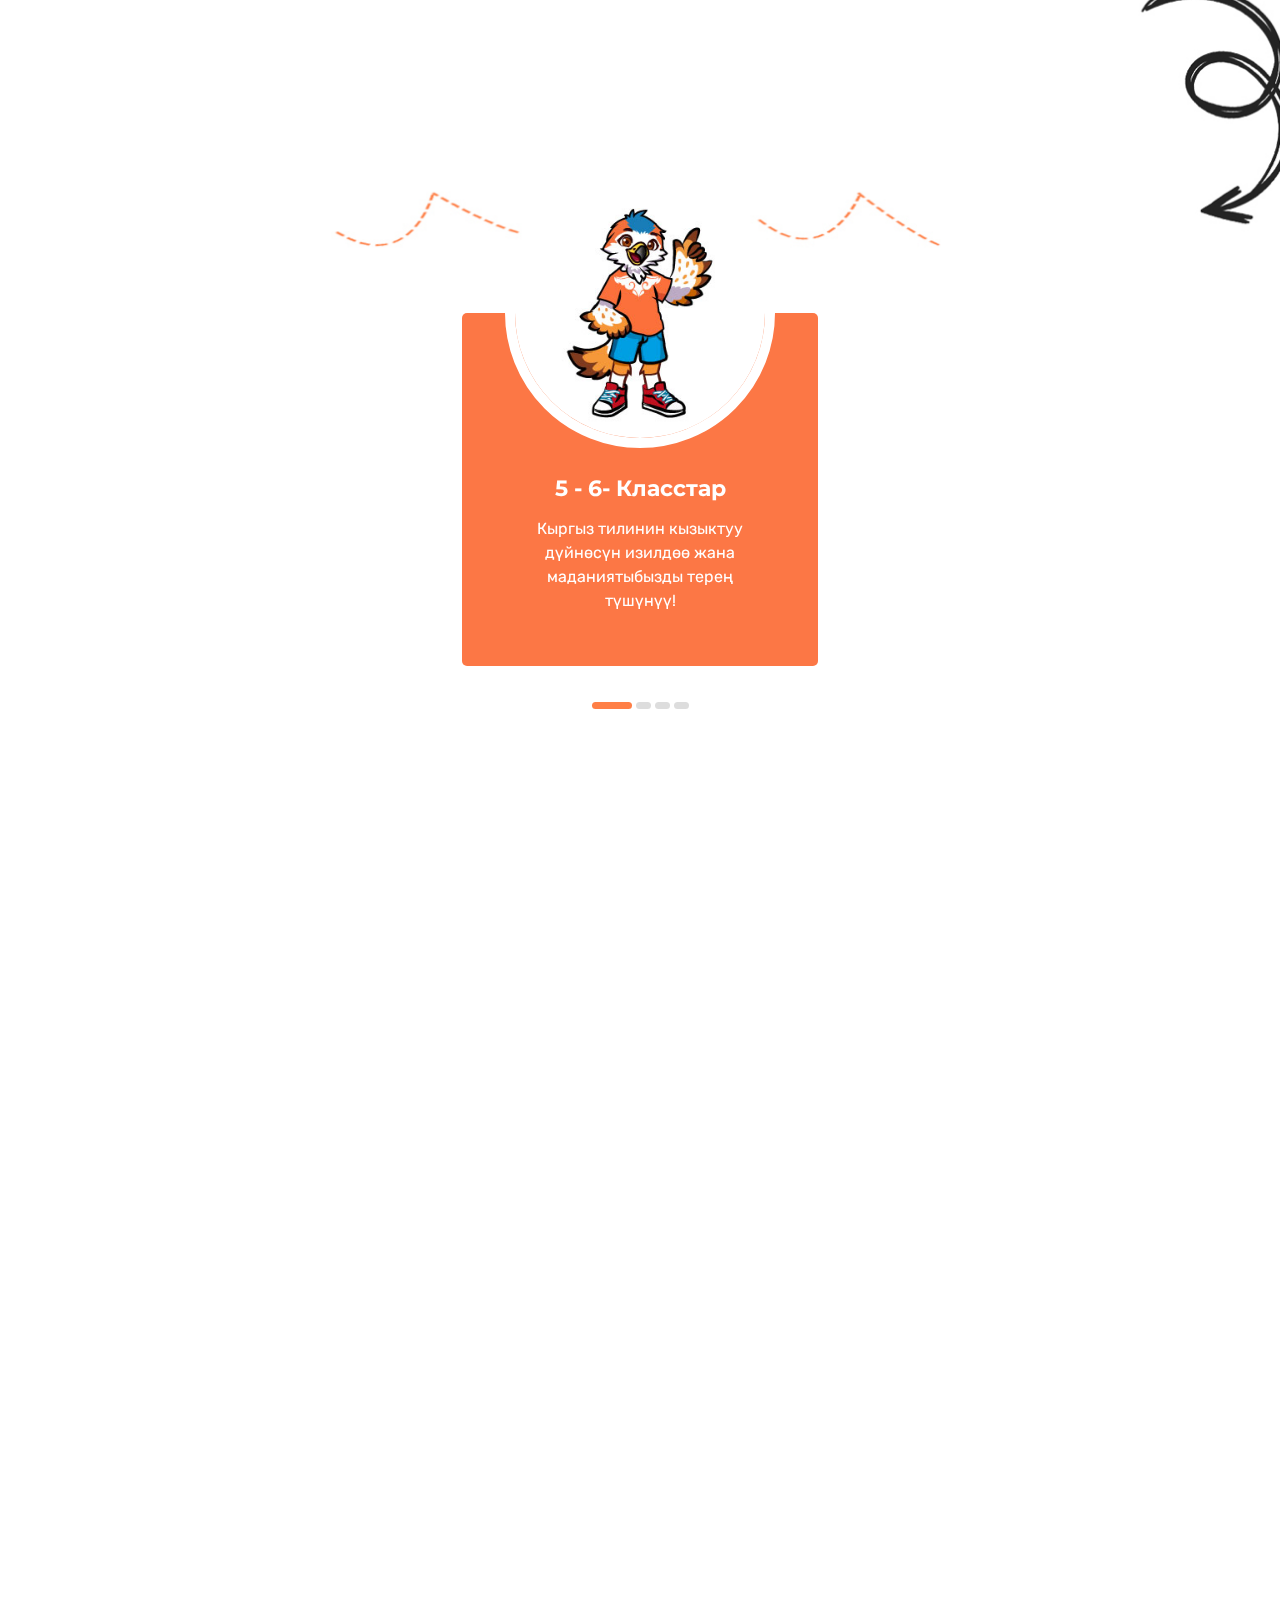
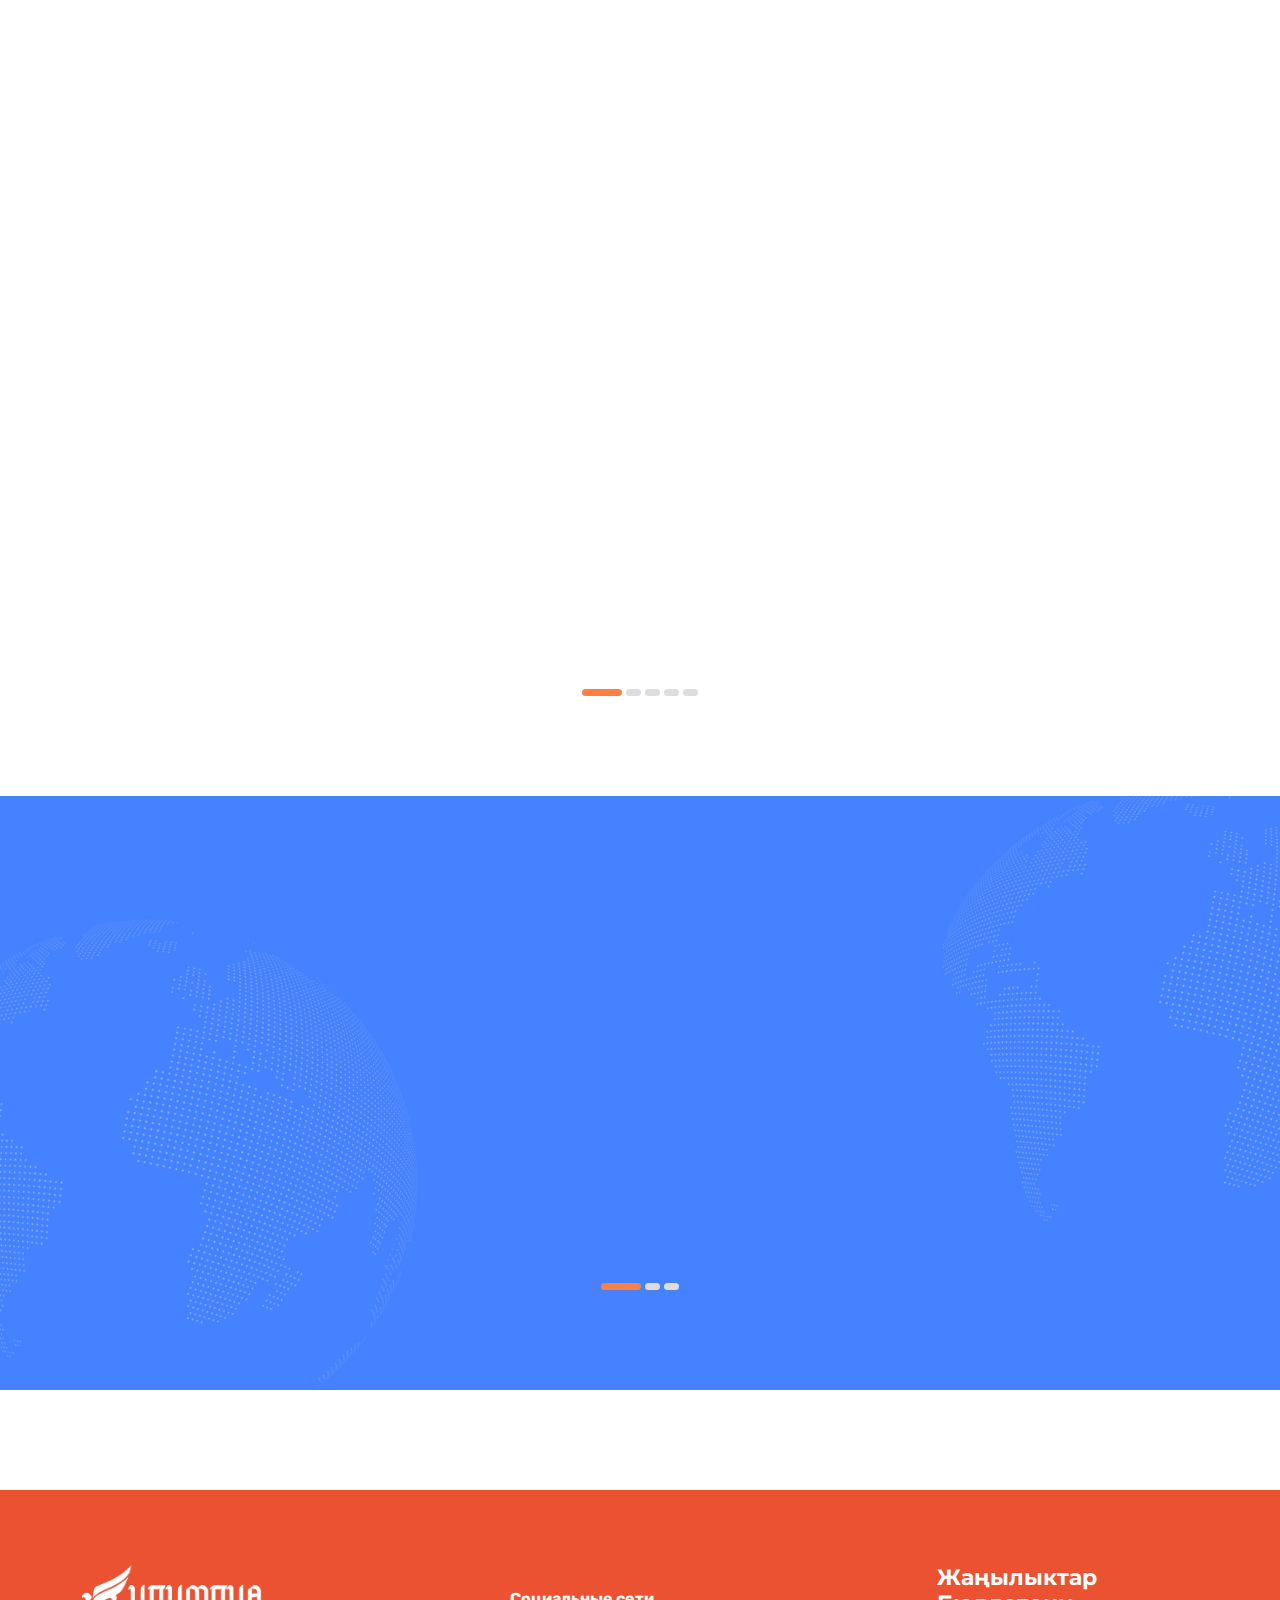
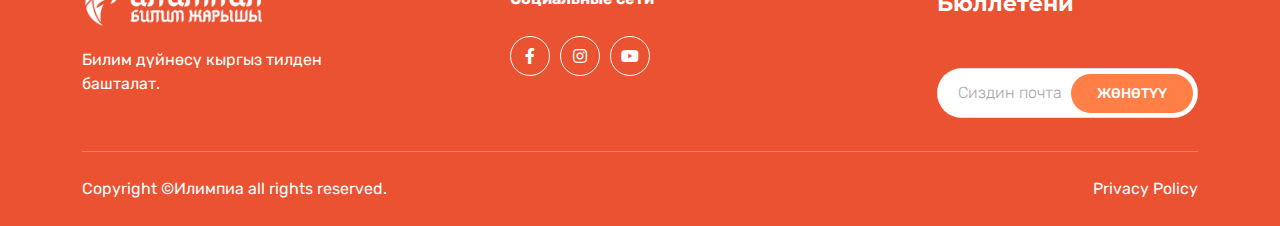
==== commit c6015a6e: "Son güncellemeler eklendi" ====
--- a/index.html
+++ b/index.html
@@ -156,7 +156,7 @@
                         </div>
                         <div class="tf__work_single_text">
                             <h3>5 - 6- класстар</h3>
-                            <p>Lorem Ipsum is simply dummy text of the printing and typesetting industry.</p>
+                            <p>Кыргыз тилинин кызыктуу дүйнөсүн изилдөө жана маданиятыбызды терең түшүнүү!</p>
                             
                         </div>
                     </div>
@@ -168,7 +168,7 @@
                         </div>
                         <div class="tf__work_single_text">
                             <h3>7 - 8- класстар</h3>
-                            <p>Lorem Ipsum is simply dummy text of the printing and typesetting industry.</p>
+                            <p>Кыргыз тилинин кыйынчылыктарын жеңүү жана маданиятыбызды дүйнөгө таанытуу!</p>
                             
                         </div>
                     </div>
@@ -180,7 +180,7 @@
                         </div>
                         <div class="tf__work_single_text">
                             <h3>9 - 10- класстар</h3>
-                            <p>Lorem Ipsum is simply dummy text of the printing and typesetting industry.</p>
+                            <p>Кыргыз тилинин жана маданиятынын жаркын келечегин түзүүгө салым кошуу!</p>
                             
                         </div>
                     </div>
@@ -192,7 +192,7 @@
                         </div>
                         <div class="tf__work_single_text">
                             <h3>3 - 4- класстар</h3>
-                            <p>Lorem Ipsum is simply dummy text of the printing and typesetting industry.</p>
+                            <p>Кыргыз тилинин негиздерин үйрөнүү жана маданиятыбыздын байлыгын таанып билүү!</p>
                             
                         </div>
                     </div>
@@ -228,7 +228,7 @@
                         </div>
                         <div class="tf__single_category_text">
                             <h3>Китептер</h3>
-                            <p>Lorem Ipsum is simply dummy text of the printing and typesetting industry.</p>
+                            <p>Ар бир китеп – жаңы дүйнөгө ачылган терезе!</p>
                         </div>
                     </div>
                 </div>
@@ -239,7 +239,7 @@
                         </div>
                         <div class="tf__single_category_text">
                             <h3>Филмдер</h3>
-                            <p>Lorem Ipsum is simply dummy text of the printing and typesetting industry.</p>
+                            <p>Кыргыз тасмаларынын дүйнөсүнө үңүлүп, маданиятыбыздын көркүн көрүңүз!</p>
                         </div>
                     </div>
                 </div>
@@ -250,7 +250,7 @@
                         </div>
                         <div class="tf__single_category_text">
                             <h3>Видеолор</h3>
-                            <p>Lorem Ipsum is simply dummy text of the printing and typesetting industry.</p>
+                            <p>Кыргыз тили жана маданияты тууралуу кызыктуу видеолор менен билим алыңыз!</p>
                         </div>
                     </div>
                 </div>
@@ -261,7 +261,7 @@
                         </div>
                         <div class="tf__single_category_text">
                             <h3>Макалалар</h3>
-                            <p>Lorem Ipsum is simply dummy text of the printing and typesetting industry.</p>
+                            <p>ыргыз тили, тарыхы жана маданияты боюнча макалалар аркылуу билимдериңизди тереңдетиңиз!</p>
                         </div>
                     </div>
                 </div>
@@ -272,7 +272,7 @@
                         </div>
                         <div class="tf__single_category_text">
                             <h3>Инсандар</h3>
-                            <p>Lorem Ipsum is simply dummy text of the printing and typesetting industry.</p>
+                            <p>Кыргыз маданиятын жана тарыхын түзгөн көрүнүктүү инсандар менен таанышыңыз!</p>
                         </div>
                     </div>
                 </div>
@@ -295,7 +295,7 @@
                 <div class="col-xl-6 col-md-8 col-lg-6 m-auto wow fadeInUp" data-wow-duration="1.5s">
                     <div class="tf__heading_area mb_40">
                         <h5>ОЛИМПИАДАЛЫК ТУРЛАР </h5>
-                        <h4>Lorem Ipsum is simply dummy text of the printing and typesetting industry.</h4>
+                        <h4>Ар турдун өзгөчөлүгү менен билимге жана өнүгүүгө жол ачыңыз!</h4>
                     </div>
                 </div>
             </div>
@@ -540,7 +540,7 @@
                         <div class="icon">
                             <i class="fas fa-school"></i>
                         </div>
-                        <p class="description">Lorem Ipsum available</p>
+                        
                         <div class="img">
                             <img src="images/client_img_2.png" alt="client" class="img-f;uid w-100">
                         </div>
@@ -723,13 +723,14 @@
                                 <li><a href="#"><i class="fab fa-facebook-f"></i></a></li>
                                 <li><a href="#"><i class="fab fa-instagram"></i></a></li>
                                 <li><a href="#"><i class="fab fa-youtube"></i></a></li>
+                                
                             </ul>
                         </div>
                     </div>
                     <div class="col-xl-3 col-sm-10 col-md-5 col-lg-4 col-lg-5">
                         <div class="tf__footer_content xs_mt_45">
                             <h3>Жаңылыктар бюллетени</h3>
-                            <p>Lorem ipsum </p>
+                            
                             <form>
                                 <input type="text" placeholder="Сиздин почта">
                                 <button>Жөнөтүү</button>
